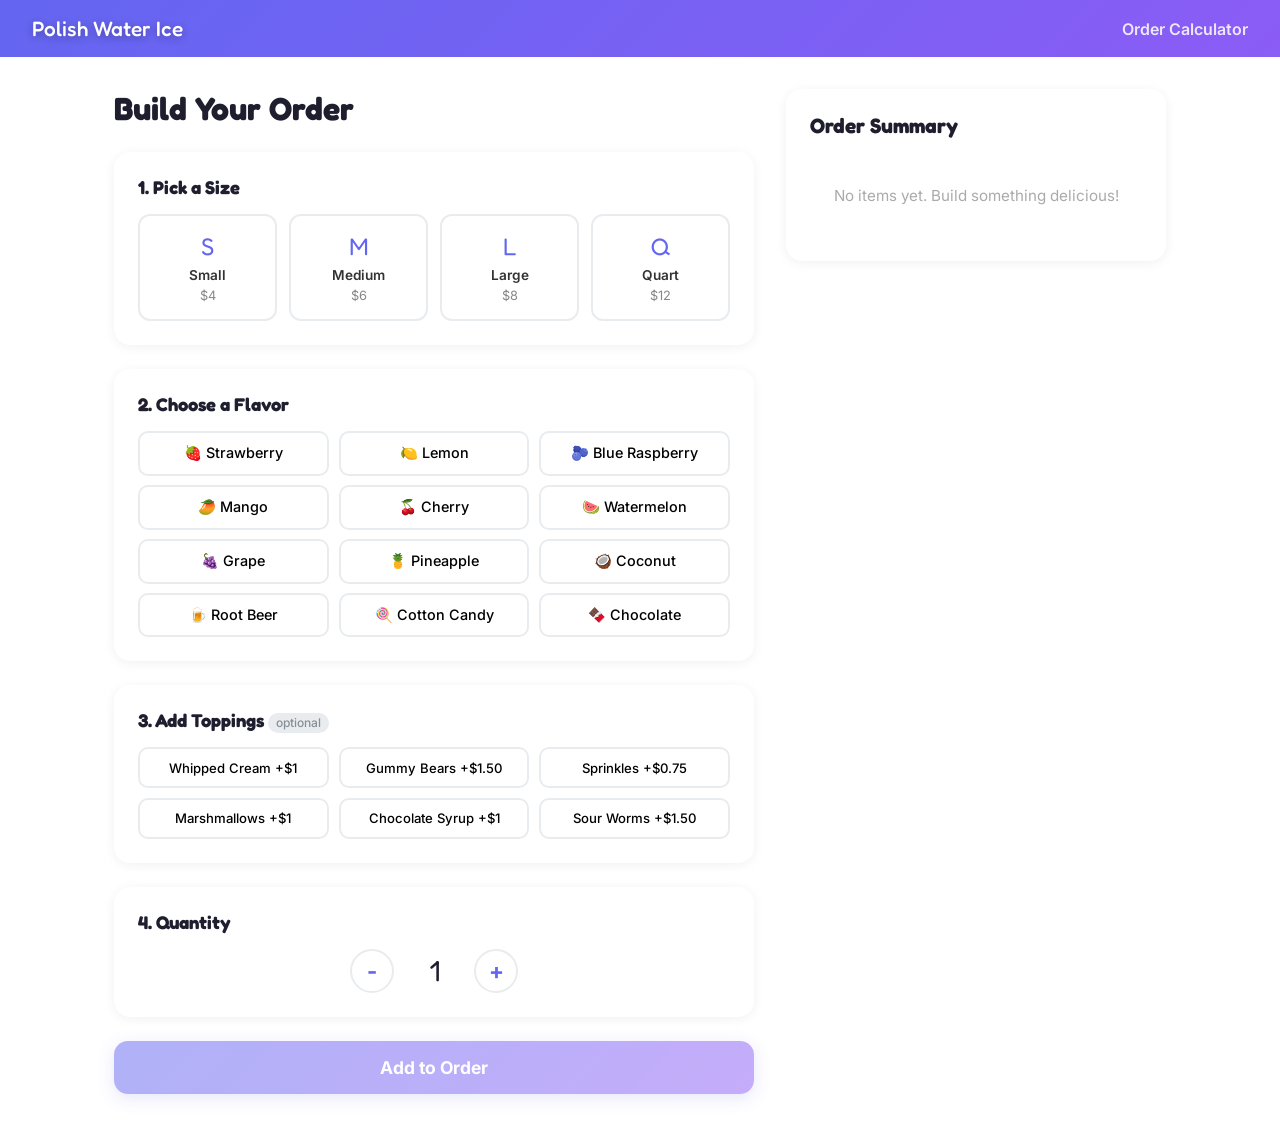
==== order.html @ 8a0da9d7 "Add full order calculator with menu builder Multi-item order builder with size/flavor/topping select" ====
<!DOCTYPE html>
<html lang="en">
<head>
  <meta charset="UTF-8">
  <meta name="viewport" content="width=device-width, initial-scale=1.0">
  <title>Order Calculator | Polish Water Ice</title>
  <link rel="preconnect" href="https://fonts.googleapis.com">
  <link href="https://fonts.googleapis.com/css2?family=Fredoka+One&family=Inter:wght@400;500;600;700&display=swap" rel="stylesheet">
  <link rel="stylesheet" href="style.css">
  <link rel="stylesheet" href="order.css">
</head>
<body>

  <nav class="order-nav">
    <a href="index.html" class="logo">Polish Water Ice</a>
    <span class="nav-title">Order Calculator</span>
  </nav>

  <main class="order-app">
    <div class="order-builder">
      <h1>Build Your Order</h1>

      <div class="builder-card">
        <h2>1. Pick a Size</h2>
        <div class="size-options" id="sizeOptions">
          <button class="size-btn" data-size="small" data-price="4.00">
            <span class="size-icon">S</span>
            <span class="size-label">Small</span>
            <span class="size-price">$4</span>
          </button>
          <button class="size-btn" data-size="medium" data-price="6.00">
            <span class="size-icon">M</span>
            <span class="size-label">Medium</span>
            <span class="size-price">$6</span>
          </button>
          <button class="size-btn" data-size="large" data-price="8.00">
            <span class="size-icon">L</span>
            <span class="size-label">Large</span>
            <span class="size-price">$8</span>
          </button>
          <button class="size-btn" data-size="quart" data-price="12.00">
            <span class="size-icon">Q</span>
            <span class="size-label">Quart</span>
            <span class="size-price">$12</span>
          </button>
        </div>
      </div>

      <div class="builder-card">
        <h2>2. Choose a Flavor</h2>
        <div class="flavor-options" id="flavorOptions">
          <button class="flavor-btn" data-flavor="Strawberry" style="--accent:#ff6b6b;">🍓 Strawberry</button>
          <button class="flavor-btn" data-flavor="Lemon" style="--accent:#ffd43b;">🍋 Lemon</button>
          <button class="flavor-btn" data-flavor="Blue Raspberry" style="--accent:#339af0;">🫐 Blue Raspberry</button>
          <button class="flavor-btn" data-flavor="Mango" style="--accent:#ff922b;">🥭 Mango</button>
          <button class="flavor-btn" data-flavor="Cherry" style="--accent:#e64980;">🍒 Cherry</button>
          <button class="flavor-btn" data-flavor="Watermelon" style="--accent:#20c997;">🍉 Watermelon</button>
          <button class="flavor-btn" data-flavor="Grape" style="--accent:#9775fa;">🍇 Grape</button>
          <button class="flavor-btn" data-flavor="Pineapple" style="--accent:#fcc419;">🍍 Pineapple</button>
          <button class="flavor-btn" data-flavor="Coconut" style="--accent:#e9ecef;">🥥 Coconut</button>
          <button class="flavor-btn" data-flavor="Root Beer" style="--accent:#a0522d;">🍺 Root Beer</button>
          <button class="flavor-btn" data-flavor="Cotton Candy" style="--accent:#da77f2;">🍭 Cotton Candy</button>
          <button class="flavor-btn" data-flavor="Chocolate" style="--accent:#8B4513;">🍫 Chocolate</button>
        </div>
      </div>

      <div class="builder-card">
        <h2>3. Add Toppings <span class="optional-tag">optional</span></h2>
        <div class="topping-options" id="toppingOptions">
          <button class="topping-btn" data-topping="Whipped Cream" data-price="1.00">Whipped Cream +$1</button>
          <button class="topping-btn" data-topping="Gummy Bears" data-price="1.50">Gummy Bears +$1.50</button>
          <button class="topping-btn" data-topping="Sprinkles" data-price="0.75">Sprinkles +$0.75</button>
          <button class="topping-btn" data-topping="Marshmallows" data-price="1.00">Marshmallows +$1</button>
          <button class="topping-btn" data-topping="Chocolate Syrup" data-price="1.00">Chocolate Syrup +$1</button>
          <button class="topping-btn" data-topping="Sour Worms" data-price="1.50">Sour Worms +$1.50</button>
        </div>
      </div>

      <div class="builder-card">
        <h2>4. Quantity</h2>
        <div class="qty-control">
          <button class="qty-btn" id="qtyMinus">-</button>
          <span class="qty-value" id="qtyValue">1</span>
          <button class="qty-btn" id="qtyPlus">+</button>
        </div>
      </div>

      <button class="add-to-order-btn" id="addToOrder" disabled>Add to Order</button>
    </div>

    <div class="order-summary">
      <h2>Order Summary</h2>
      <div class="order-items" id="orderItems">
        <p class="empty-order">No items yet. Build something delicious!</p>
      </div>
      <div class="order-totals" id="orderTotals" style="display:none;">
        <div class="total-row">
          <span>Subtotal</span>
          <span id="subtotal">$0.00</span>
        </div>
        <div class="total-row">
          <span>Tax (6.625%)</span>
          <span id="tax">$0.00</span>
        </div>
        <div class="total-row total-final">
          <span>Total</span>
          <span id="total">$0.00</span>
        </div>
      </div>
      <button class="clear-order-btn" id="clearOrder" style="display:none;">Clear Order</button>
    </div>
  </main>

  <script src="order.js"></script>
</body>
</html>
---- style.css ----
* {
  margin: 0;
  padding: 0;
  box-sizing: border-box;
}

body {
  font-family: 'Inter', sans-serif;
  color: #2b2b2b;
  background: #fff;
}

h1, h2, h3, .logo {
  font-family: 'Fredoka One', cursive;
}

/* Nav */
nav {
  display: flex;
  justify-content: space-between;
  align-items: center;
  padding: 1.5rem 3rem;
  position: relative;
  z-index: 2;
}

.logo {
  font-size: 1.4rem;
  color: #fff;
  text-shadow: 0 2px 8px rgba(0,0,0,0.3);
}

nav ul {
  list-style: none;
  display: flex;
  gap: 2rem;
}

nav a {
  color: #fff;
  text-decoration: none;
  font-weight: 500;
  text-shadow: 0 1px 4px rgba(0,0,0,0.3);
  transition: opacity 0.2s;
}

nav a:hover {
  opacity: 0.8;
}

/* Hero */
.hero {
  position: relative;
  min-height: 85vh;
  display: flex;
  flex-direction: column;
  background: linear-gradient(135deg, #0ea5e9, #6366f1, #ec4899);
  overflow: hidden;
}

.hero-overlay {
  position: absolute;
  inset: 0;
  background:
    radial-gradient(circle at 20% 80%, rgba(255,255,255,0.15) 0%, transparent 50%),
    radial-gradient(circle at 80% 20%, rgba(255,255,255,0.1) 0%, transparent 50%);
}

.hero-content {
  flex: 1;
  display: flex;
  flex-direction: column;
  justify-content: center;
  align-items: center;
  text-align: center;
  padding: 2rem;
  position: relative;
  z-index: 2;
}

.hero h1 {
  font-size: clamp(2.5rem, 6vw, 4.5rem);
  color: #fff;
  text-shadow: 0 3px 12px rgba(0,0,0,0.2);
  margin-bottom: 1rem;
}

.hero p {
  font-size: 1.25rem;
  color: rgba(255,255,255,0.9);
  max-width: 500px;
  margin-bottom: 2rem;
}

.btn {
  display: inline-block;
  padding: 1rem 2.5rem;
  background: #fff;
  color: #6366f1;
  font-weight: 600;
  font-size: 1.1rem;
  border-radius: 50px;
  text-decoration: none;
  box-shadow: 0 4px 20px rgba(0,0,0,0.15);
  transition: transform 0.2s, box-shadow 0.2s;
}

.btn:hover {
  transform: translateY(-2px);
  box-shadow: 0 6px 25px rgba(0,0,0,0.2);
}

.btn-secondary {
  background: transparent;
  color: #fff;
  border: 2px solid rgba(255,255,255,0.7);
  margin-left: 0.75rem;
}

.btn-secondary:hover {
  background: rgba(255,255,255,0.15);
}

/* Sections */
section {
  padding: 5rem 2rem;
}

section h2 {
  text-align: center;
  font-size: 2.2rem;
  margin-bottom: 0.5rem;
  color: #1e1e2e;
}

.section-sub {
  text-align: center;
  color: #666;
  margin-bottom: 3rem;
  font-size: 1.1rem;
}

/* Flavors */
.flavors {
  background: #f8f9fa;
}

.flavor-grid {
  display: grid;
  grid-template-columns: repeat(auto-fit, minmax(250px, 1fr));
  gap: 1.5rem;
  max-width: 900px;
  margin: 0 auto;
}

.flavor-card {
  background: #fff;
  border-radius: 16px;
  padding: 2rem;
  text-align: center;
  box-shadow: 0 2px 12px rgba(0,0,0,0.06);
  border-top: 4px solid var(--accent, #6366f1);
  transition: transform 0.2s, box-shadow 0.2s;
}

.flavor-card:hover {
  transform: translateY(-4px);
  box-shadow: 0 8px 24px rgba(0,0,0,0.1);
}

.flavor-icon {
  font-size: 3rem;
  margin-bottom: 0.75rem;
}

.flavor-card h3 {
  font-size: 1.2rem;
  margin-bottom: 0.5rem;
  color: #1e1e2e;
}

.flavor-card p {
  color: #666;
  font-size: 0.95rem;
}

/* About */
.about {
  background: #fff;
}

.about-content {
  max-width: 700px;
  margin: 0 auto;
  text-align: center;
}

.about-content p {
  color: #555;
  font-size: 1.1rem;
  line-height: 1.7;
  margin-bottom: 1rem;
}

.stats {
  display: flex;
  justify-content: center;
  gap: 3rem;
  margin-top: 2.5rem;
  flex-wrap: wrap;
}

.stat {
  display: flex;
  flex-direction: column;
}

.stat-number {
  font-family: 'Fredoka One', cursive;
  font-size: 2.5rem;
  color: #6366f1;
}

.stat-label {
  color: #888;
  font-size: 0.9rem;
  margin-top: 0.25rem;
}

/* Visit */
.visit {
  background: #f8f9fa;
}

.visit-grid {
  display: grid;
  grid-template-columns: repeat(auto-fit, minmax(220px, 1fr));
  gap: 1.5rem;
  max-width: 800px;
  margin: 2rem auto 0;
}

.visit-card {
  background: #fff;
  border-radius: 16px;
  padding: 2rem;
  text-align: center;
  box-shadow: 0 2px 12px rgba(0,0,0,0.06);
}

.visit-card h3 {
  color: #6366f1;
  margin-bottom: 0.75rem;
  font-size: 1.1rem;
}

.visit-card p {
  color: #555;
  line-height: 1.6;
}

/* Footer */
footer {
  text-align: center;
  padding: 2rem;
  background: #1e1e2e;
  color: rgba(255,255,255,0.6);
  font-size: 0.9rem;
}

/* Mobile */
@media (max-width: 600px) {
  nav {
    padding: 1rem 1.5rem;
  }

  nav ul {
    gap: 1rem;
  }

  nav a {
    font-size: 0.9rem;
  }

  .stats {
    gap: 2rem;
  }
}
---- order.css ----
/* Order Nav */
.order-nav {
  display: flex;
  align-items: center;
  justify-content: space-between;
  padding: 1rem 2rem;
  background: linear-gradient(135deg, #6366f1, #8b5cf6);
  color: #fff;
}

.order-nav .logo {
  color: #fff;
  text-decoration: none;
  font-size: 1.3rem;
}

.nav-title {
  font-weight: 600;
  font-size: 1rem;
  opacity: 0.85;
}

/* Layout */
.order-app {
  display: grid;
  grid-template-columns: 1fr 380px;
  gap: 2rem;
  max-width: 1100px;
  margin: 2rem auto;
  padding: 0 1.5rem;
  align-items: start;
}

.order-builder h1 {
  font-family: 'Fredoka One', cursive;
  font-size: 2rem;
  margin-bottom: 1.5rem;
  color: #1e1e2e;
}

/* Builder Cards */
.builder-card {
  background: #fff;
  border-radius: 16px;
  padding: 1.5rem;
  margin-bottom: 1.5rem;
  box-shadow: 0 2px 12px rgba(0,0,0,0.06);
}

.builder-card h2 {
  font-family: 'Fredoka One', cursive;
  font-size: 1.15rem;
  text-align: left;
  margin-bottom: 1rem;
  color: #1e1e2e;
}

.optional-tag {
  font-family: 'Inter', sans-serif;
  font-size: 0.75rem;
  font-weight: 500;
  background: #e9ecef;
  color: #868e96;
  padding: 0.15rem 0.5rem;
  border-radius: 20px;
  vertical-align: middle;
}

/* Size Buttons */
.size-options {
  display: grid;
  grid-template-columns: repeat(4, 1fr);
  gap: 0.75rem;
}

.size-btn {
  display: flex;
  flex-direction: column;
  align-items: center;
  gap: 0.35rem;
  padding: 1rem 0.5rem;
  border: 2px solid #e9ecef;
  border-radius: 12px;
  background: #fff;
  cursor: pointer;
  transition: all 0.2s;
  font-family: 'Inter', sans-serif;
}

.size-btn:hover {
  border-color: #c5c6f7;
  background: #f8f8ff;
}

.size-btn.active {
  border-color: #6366f1;
  background: #eef2ff;
}

.size-icon {
  font-family: 'Fredoka One', cursive;
  font-size: 1.5rem;
  color: #6366f1;
}

.size-label {
  font-size: 0.85rem;
  font-weight: 600;
  color: #333;
}

.size-price {
  font-size: 0.8rem;
  color: #888;
}

/* Flavor Buttons */
.flavor-options {
  display: grid;
  grid-template-columns: repeat(3, 1fr);
  gap: 0.6rem;
}

.flavor-btn {
  padding: 0.7rem 0.75rem;
  border: 2px solid #e9ecef;
  border-radius: 10px;
  background: #fff;
  cursor: pointer;
  font-size: 0.9rem;
  font-family: 'Inter', sans-serif;
  font-weight: 500;
  transition: all 0.2s;
  text-align: center;
}

.flavor-btn:hover {
  border-color: var(--accent);
  background: color-mix(in srgb, var(--accent) 8%, white);
}

.flavor-btn.active {
  border-color: var(--accent);
  background: color-mix(in srgb, var(--accent) 15%, white);
  box-shadow: 0 0 0 1px var(--accent);
}

/* Topping Buttons */
.topping-options {
  display: grid;
  grid-template-columns: repeat(3, 1fr);
  gap: 0.6rem;
}

.topping-btn {
  padding: 0.65rem 0.5rem;
  border: 2px solid #e9ecef;
  border-radius: 10px;
  background: #fff;
  cursor: pointer;
  font-size: 0.82rem;
  font-family: 'Inter', sans-serif;
  font-weight: 500;
  transition: all 0.2s;
}

.topping-btn:hover {
  border-color: #c5c6f7;
  background: #f8f8ff;
}

.topping-btn.active {
  border-color: #6366f1;
  background: #eef2ff;
  box-shadow: 0 0 0 1px #6366f1;
}

/* Quantity */
.qty-control {
  display: flex;
  align-items: center;
  gap: 1.25rem;
  justify-content: center;
}

.qty-btn {
  width: 44px;
  height: 44px;
  border-radius: 50%;
  border: 2px solid #e9ecef;
  background: #fff;
  font-size: 1.4rem;
  font-weight: 700;
  cursor: pointer;
  display: flex;
  align-items: center;
  justify-content: center;
  transition: all 0.2s;
  color: #6366f1;
  font-family: 'Inter', sans-serif;
}

.qty-btn:hover {
  border-color: #6366f1;
  background: #eef2ff;
}

.qty-value {
  font-family: 'Fredoka One', cursive;
  font-size: 1.8rem;
  min-width: 2.5rem;
  text-align: center;
  color: #1e1e2e;
}

/* Add to Order */
.add-to-order-btn {
  width: 100%;
  padding: 1rem;
  border: none;
  border-radius: 14px;
  background: linear-gradient(135deg, #6366f1, #8b5cf6);
  color: #fff;
  font-size: 1.1rem;
  font-weight: 700;
  font-family: 'Inter', sans-serif;
  cursor: pointer;
  transition: all 0.2s;
  box-shadow: 0 4px 15px rgba(99, 102, 241, 0.3);
}

.add-to-order-btn:hover:not(:disabled) {
  transform: translateY(-2px);
  box-shadow: 0 6px 20px rgba(99, 102, 241, 0.4);
}

.add-to-order-btn:disabled {
  opacity: 0.5;
  cursor: not-allowed;
}

/* Order Summary */
.order-summary {
  background: #fff;
  border-radius: 16px;
  padding: 1.5rem;
  box-shadow: 0 2px 12px rgba(0,0,0,0.06);
  position: sticky;
  top: 2rem;
}

.order-summary h2 {
  font-family: 'Fredoka One', cursive;
  font-size: 1.3rem;
  text-align: left;
  margin-bottom: 1rem;
  color: #1e1e2e;
}

.empty-order {
  text-align: center;
  color: #aaa;
  padding: 2rem 0;
  font-size: 0.95rem;
}

/* Order Items */
.order-item {
  display: flex;
  justify-content: space-between;
  align-items: flex-start;
  padding: 0.85rem 0;
  border-bottom: 1px solid #f1f3f5;
}

.order-item:last-child {
  border-bottom: none;
}

.item-details {
  flex: 1;
}

.item-name {
  font-weight: 600;
  font-size: 0.95rem;
  color: #1e1e2e;
}

.item-meta {
  font-size: 0.8rem;
  color: #888;
  margin-top: 0.2rem;
}

.item-price {
  font-weight: 700;
  color: #1e1e2e;
  white-space: nowrap;
  margin-left: 1rem;
}

.item-remove {
  background: none;
  border: none;
  color: #e03131;
  cursor: pointer;
  font-size: 0.8rem;
  font-weight: 600;
  margin-left: 0.75rem;
  padding: 0.2rem 0.4rem;
  border-radius: 6px;
  transition: background 0.2s;
  font-family: 'Inter', sans-serif;
}

.item-remove:hover {
  background: #fff5f5;
}

/* Totals */
.order-totals {
  border-top: 2px solid #f1f3f5;
  margin-top: 0.75rem;
  padding-top: 0.75rem;
}

.total-row {
  display: flex;
  justify-content: space-between;
  padding: 0.4rem 0;
  font-size: 0.95rem;
  color: #555;
}

.total-final {
  font-weight: 700;
  font-size: 1.15rem;
  color: #1e1e2e;
  padding-top: 0.6rem;
  border-top: 2px solid #e9ecef;
  margin-top: 0.4rem;
}

.clear-order-btn {
  width: 100%;
  padding: 0.7rem;
  margin-top: 1rem;
  border: 2px solid #e9ecef;
  border-radius: 10px;
  background: #fff;
  color: #e03131;
  font-weight: 600;
  font-size: 0.9rem;
  cursor: pointer;
  transition: all 0.2s;
  font-family: 'Inter', sans-serif;
}

.clear-order-btn:hover {
  border-color: #e03131;
  background: #fff5f5;
}

/* Responsive */
@media (max-width: 768px) {
  .order-app {
    grid-template-columns: 1fr;
  }

  .order-summary {
    position: static;
  }

  .size-options {
    grid-template-columns: repeat(2, 1fr);
  }

  .flavor-options,
  .topping-options {
    grid-template-columns: repeat(2, 1fr);
  }
}
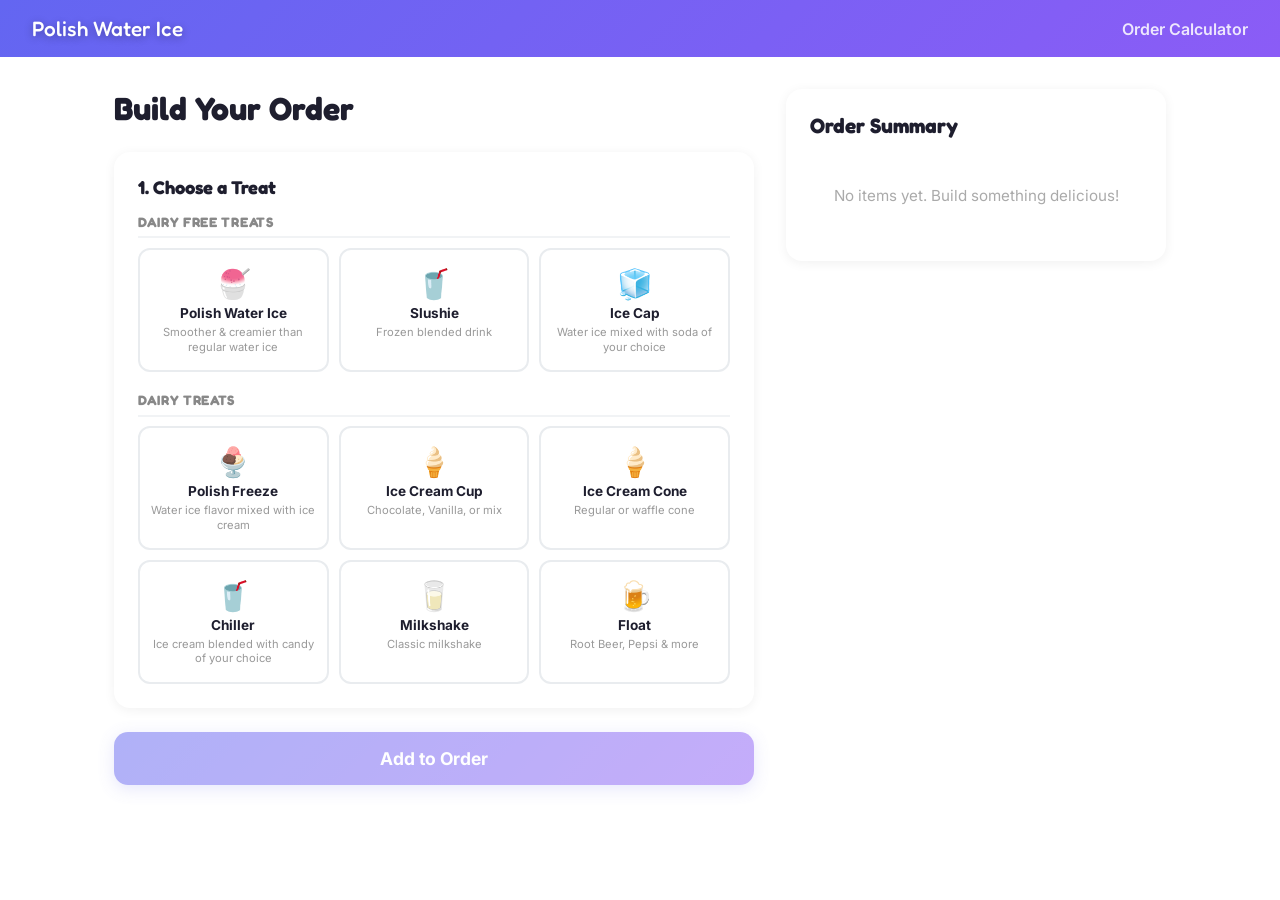
==== commit 9e436170: "Rebuild order calculator with real PWI menu and prices - Dairy Free: Polish Water Ice, Slushie, Ice " ====
--- a/order.html
+++ b/order.html
@@ -20,64 +20,89 @@
     <div class="order-builder">
       <h1>Build Your Order</h1>
 
+      <!-- Step 1: Category -->
       <div class="builder-card">
-        <h2>1. Pick a Size</h2>
-        <div class="size-options" id="sizeOptions">
-          <button class="size-btn" data-size="small" data-price="4.00">
-            <span class="size-icon">S</span>
-            <span class="size-label">Small</span>
-            <span class="size-price">$4</span>
-          </button>
-          <button class="size-btn" data-size="medium" data-price="6.00">
-            <span class="size-icon">M</span>
-            <span class="size-label">Medium</span>
-            <span class="size-price">$6</span>
-          </button>
-          <button class="size-btn" data-size="large" data-price="8.00">
-            <span class="size-icon">L</span>
-            <span class="size-label">Large</span>
-            <span class="size-price">$8</span>
-          </button>
-          <button class="size-btn" data-size="quart" data-price="12.00">
-            <span class="size-icon">Q</span>
-            <span class="size-label">Quart</span>
-            <span class="size-price">$12</span>
-          </button>
+        <h2>1. Choose a Treat</h2>
+
+        <div class="category-group">
+          <h3 class="category-label">Dairy Free Treats</h3>
+          <div class="category-options">
+            <button class="cat-btn" data-category="water-ice">
+              <span class="cat-emoji">🍧</span>
+              <span class="cat-name">Polish Water Ice</span>
+              <span class="cat-desc">Smoother & creamier than regular water ice</span>
+            </button>
+            <button class="cat-btn" data-category="slushie">
+              <span class="cat-emoji">🥤</span>
+              <span class="cat-name">Slushie</span>
+              <span class="cat-desc">Frozen blended drink</span>
+            </button>
+            <button class="cat-btn" data-category="ice-cap">
+              <span class="cat-emoji">🧊</span>
+              <span class="cat-name">Ice Cap</span>
+              <span class="cat-desc">Water ice mixed with soda of your choice</span>
+            </button>
+          </div>
+        </div>
+
+        <div class="category-group">
+          <h3 class="category-label">Dairy Treats</h3>
+          <div class="category-options">
+            <button class="cat-btn" data-category="polish-freeze">
+              <span class="cat-emoji">🍨</span>
+              <span class="cat-name">Polish Freeze</span>
+              <span class="cat-desc">Water ice flavor mixed with ice cream</span>
+            </button>
+            <button class="cat-btn" data-category="ice-cream-cup">
+              <span class="cat-emoji">🍦</span>
+              <span class="cat-name">Ice Cream Cup</span>
+              <span class="cat-desc">Chocolate, Vanilla, or mix</span>
+            </button>
+            <button class="cat-btn" data-category="ice-cream-cone">
+              <span class="cat-emoji">🍦</span>
+              <span class="cat-name">Ice Cream Cone</span>
+              <span class="cat-desc">Regular or waffle cone</span>
+            </button>
+            <button class="cat-btn" data-category="chiller">
+              <span class="cat-emoji">🥤</span>
+              <span class="cat-name">Chiller</span>
+              <span class="cat-desc">Ice cream blended with candy of your choice</span>
+            </button>
+            <button class="cat-btn" data-category="milkshake">
+              <span class="cat-emoji">🥛</span>
+              <span class="cat-name">Milkshake</span>
+              <span class="cat-desc">Classic milkshake</span>
+            </button>
+            <button class="cat-btn" data-category="float">
+              <span class="cat-emoji">🍺</span>
+              <span class="cat-name">Float</span>
+              <span class="cat-desc">Root Beer, Pepsi & more</span>
+            </button>
+          </div>
         </div>
       </div>
 
-      <div class="builder-card">
-        <h2>2. Choose a Flavor</h2>
-        <div class="flavor-options" id="flavorOptions">
-          <button class="flavor-btn" data-flavor="Strawberry" style="--accent:#ff6b6b;">🍓 Strawberry</button>
-          <button class="flavor-btn" data-flavor="Lemon" style="--accent:#ffd43b;">🍋 Lemon</button>
-          <button class="flavor-btn" data-flavor="Blue Raspberry" style="--accent:#339af0;">🫐 Blue Raspberry</button>
-          <button class="flavor-btn" data-flavor="Mango" style="--accent:#ff922b;">🥭 Mango</button>
-          <button class="flavor-btn" data-flavor="Cherry" style="--accent:#e64980;">🍒 Cherry</button>
-          <button class="flavor-btn" data-flavor="Watermelon" style="--accent:#20c997;">🍉 Watermelon</button>
-          <button class="flavor-btn" data-flavor="Grape" style="--accent:#9775fa;">🍇 Grape</button>
-          <button class="flavor-btn" data-flavor="Pineapple" style="--accent:#fcc419;">🍍 Pineapple</button>
-          <button class="flavor-btn" data-flavor="Coconut" style="--accent:#e9ecef;">🥥 Coconut</button>
-          <button class="flavor-btn" data-flavor="Root Beer" style="--accent:#a0522d;">🍺 Root Beer</button>
-          <button class="flavor-btn" data-flavor="Cotton Candy" style="--accent:#da77f2;">🍭 Cotton Candy</button>
-          <button class="flavor-btn" data-flavor="Chocolate" style="--accent:#8B4513;">🍫 Chocolate</button>
-        </div>
+      <!-- Step 2: Size (dynamic) -->
+      <div class="builder-card" id="sizeCard" style="display:none;">
+        <h2>2. Pick a Size</h2>
+        <div class="size-options" id="sizeOptions"></div>
       </div>
 
-      <div class="builder-card">
-        <h2>3. Add Toppings <span class="optional-tag">optional</span></h2>
-        <div class="topping-options" id="toppingOptions">
-          <button class="topping-btn" data-topping="Whipped Cream" data-price="1.00">Whipped Cream +$1</button>
-          <button class="topping-btn" data-topping="Gummy Bears" data-price="1.50">Gummy Bears +$1.50</button>
-          <button class="topping-btn" data-topping="Sprinkles" data-price="0.75">Sprinkles +$0.75</button>
-          <button class="topping-btn" data-topping="Marshmallows" data-price="1.00">Marshmallows +$1</button>
-          <button class="topping-btn" data-topping="Chocolate Syrup" data-price="1.00">Chocolate Syrup +$1</button>
-          <button class="topping-btn" data-topping="Sour Worms" data-price="1.50">Sour Worms +$1.50</button>
-        </div>
+      <!-- Step 3: Cone type (ice cream cone only) -->
+      <div class="builder-card" id="coneCard" style="display:none;">
+        <h2>2. Cone Type</h2>
+        <div class="size-options" id="coneOptions"></div>
       </div>
 
-      <div class="builder-card">
-        <h2>4. Quantity</h2>
+      <!-- Step 4: Add-ons -->
+      <div class="builder-card" id="addonsCard" style="display:none;">
+        <h2 id="addonsTitle">3. Add-ons</h2>
+        <div class="topping-options" id="addonOptions"></div>
+      </div>
+
+      <!-- Step 5: Quantity -->
+      <div class="builder-card" id="qtyCard" style="display:none;">
+        <h2 id="qtyTitle">3. Quantity</h2>
         <div class="qty-control">
           <button class="qty-btn" id="qtyMinus">-</button>
           <span class="qty-value" id="qtyValue">1</span>
@@ -99,7 +124,7 @@
           <span id="subtotal">$0.00</span>
         </div>
         <div class="total-row">
-          <span>Tax (6.625%)</span>
+          <span>Tax (8.625%)</span>
           <span id="tax">$0.00</span>
         </div>
         <div class="total-row total-final">
--- a/order.css
+++ b/order.css
@@ -66,10 +66,78 @@
   vertical-align: middle;
 }
 
+/* Category Groups */
+.category-group {
+  margin-bottom: 1.25rem;
+}
+
+.category-group:last-child {
+  margin-bottom: 0;
+}
+
+.category-label {
+  font-family: 'Fredoka One', cursive;
+  font-size: 0.85rem;
+  text-transform: uppercase;
+  letter-spacing: 0.05em;
+  color: #888;
+  margin-bottom: 0.6rem;
+  padding-bottom: 0.4rem;
+  border-bottom: 2px solid #f1f3f5;
+}
+
+.category-options {
+  display: grid;
+  grid-template-columns: repeat(3, 1fr);
+  gap: 0.6rem;
+}
+
+.cat-btn {
+  display: flex;
+  flex-direction: column;
+  align-items: center;
+  gap: 0.25rem;
+  padding: 1rem 0.5rem;
+  border: 2px solid #e9ecef;
+  border-radius: 12px;
+  background: #fff;
+  cursor: pointer;
+  transition: all 0.2s;
+  font-family: 'Inter', sans-serif;
+  text-align: center;
+}
+
+.cat-btn:hover {
+  border-color: #c5c6f7;
+  background: #f8f8ff;
+}
+
+.cat-btn.active {
+  border-color: #6366f1;
+  background: #eef2ff;
+  box-shadow: 0 0 0 1px #6366f1;
+}
+
+.cat-emoji {
+  font-size: 1.8rem;
+}
+
+.cat-name {
+  font-weight: 700;
+  font-size: 0.85rem;
+  color: #1e1e2e;
+}
+
+.cat-desc {
+  font-size: 0.7rem;
+  color: #999;
+  line-height: 1.3;
+}
+
 /* Size Buttons */
 .size-options {
   display: grid;
-  grid-template-columns: repeat(4, 1fr);
+  grid-template-columns: repeat(auto-fit, minmax(120px, 1fr));
   gap: 0.75rem;
 }
 
@@ -109,46 +177,20 @@
   color: #333;
 }
 
+.size-detail {
+  font-size: 0.72rem;
+  color: #aaa;
+}
+
 .size-price {
   font-size: 0.8rem;
   color: #888;
 }
 
-/* Flavor Buttons */
-.flavor-options {
-  display: grid;
-  grid-template-columns: repeat(3, 1fr);
-  gap: 0.6rem;
-}
-
-.flavor-btn {
-  padding: 0.7rem 0.75rem;
-  border: 2px solid #e9ecef;
-  border-radius: 10px;
-  background: #fff;
-  cursor: pointer;
-  font-size: 0.9rem;
-  font-family: 'Inter', sans-serif;
-  font-weight: 500;
-  transition: all 0.2s;
-  text-align: center;
-}
-
-.flavor-btn:hover {
-  border-color: var(--accent);
-  background: color-mix(in srgb, var(--accent) 8%, white);
-}
-
-.flavor-btn.active {
-  border-color: var(--accent);
-  background: color-mix(in srgb, var(--accent) 15%, white);
-  box-shadow: 0 0 0 1px var(--accent);
-}
-
-/* Topping Buttons */
+/* Topping / Add-on Buttons */
 .topping-options {
   display: grid;
-  grid-template-columns: repeat(3, 1fr);
+  grid-template-columns: repeat(auto-fit, minmax(140px, 1fr));
   gap: 0.6rem;
 }
 
@@ -372,12 +414,7 @@
     position: static;
   }
 
-  .size-options {
+  .category-options {
     grid-template-columns: repeat(2, 1fr);
   }
-
-  .flavor-options,
-  .topping-options {
-    grid-template-columns: repeat(2, 1fr);
-  }
-}
+}
